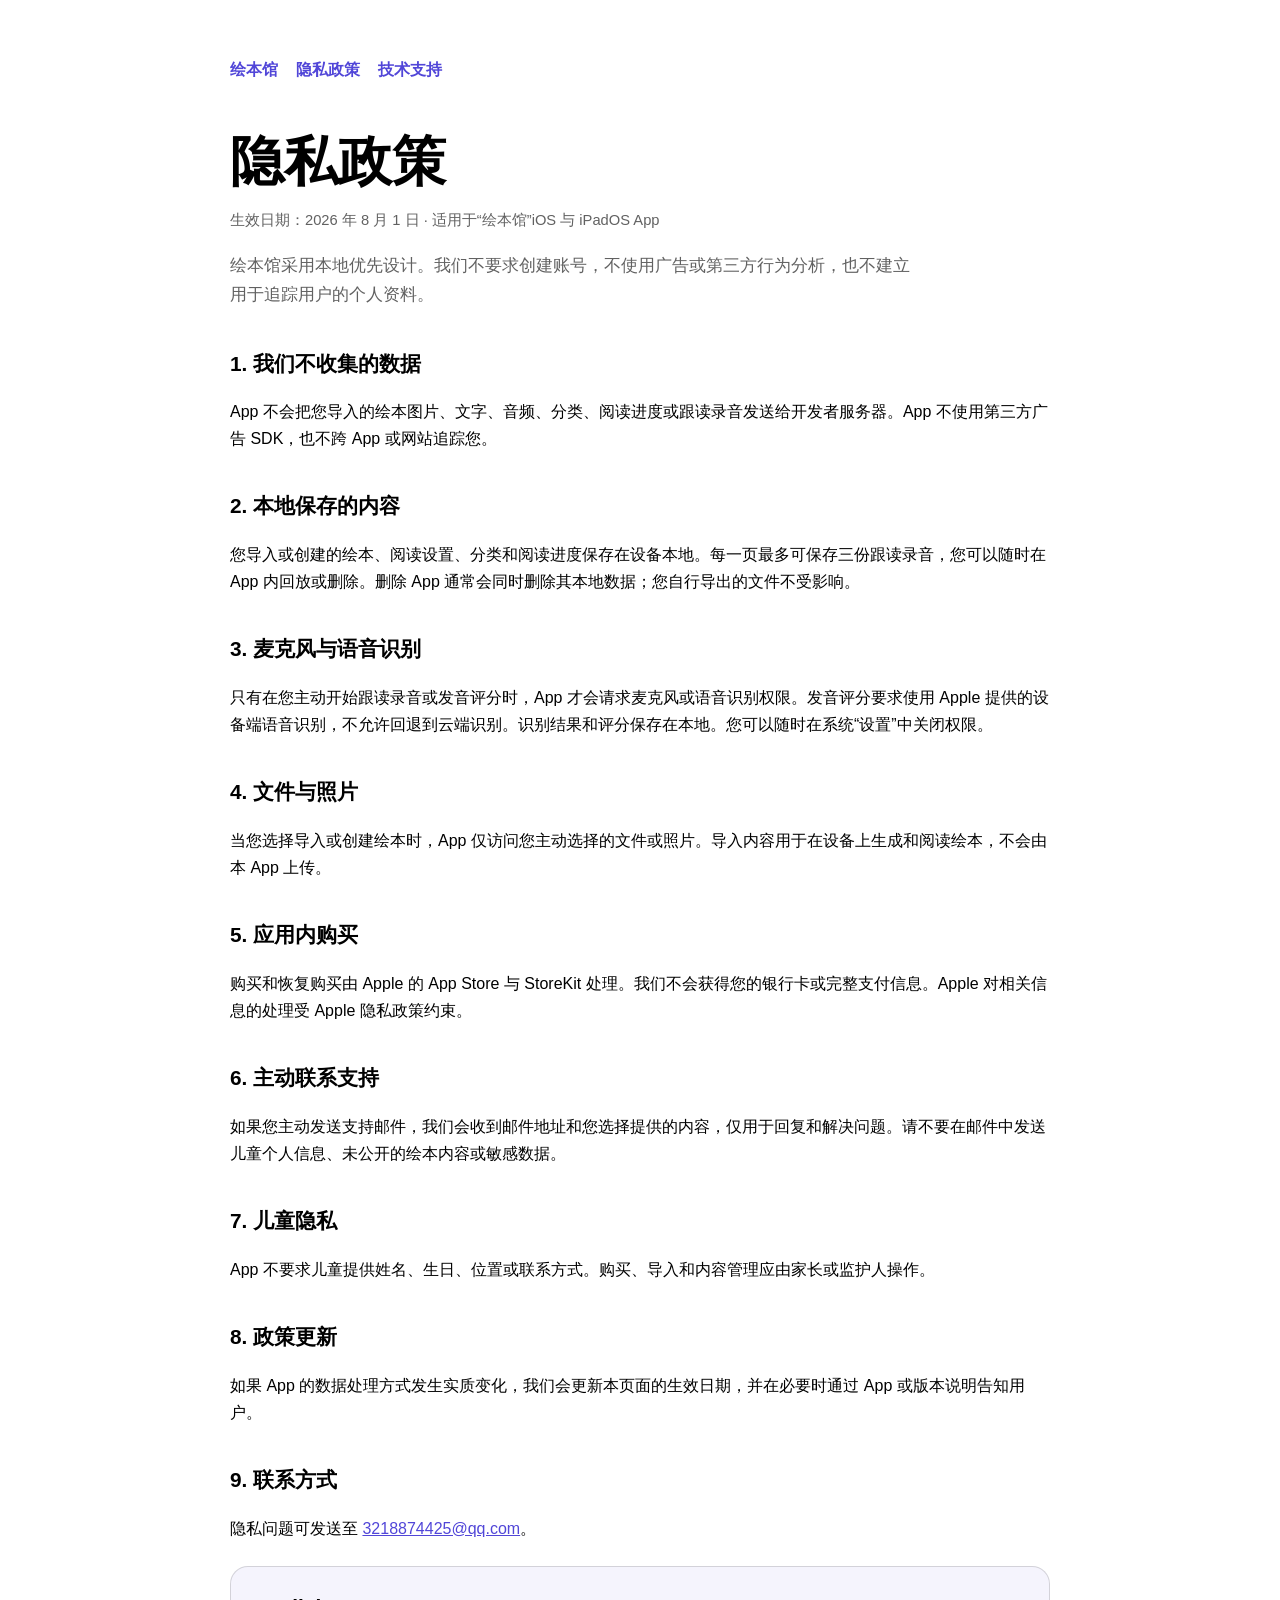
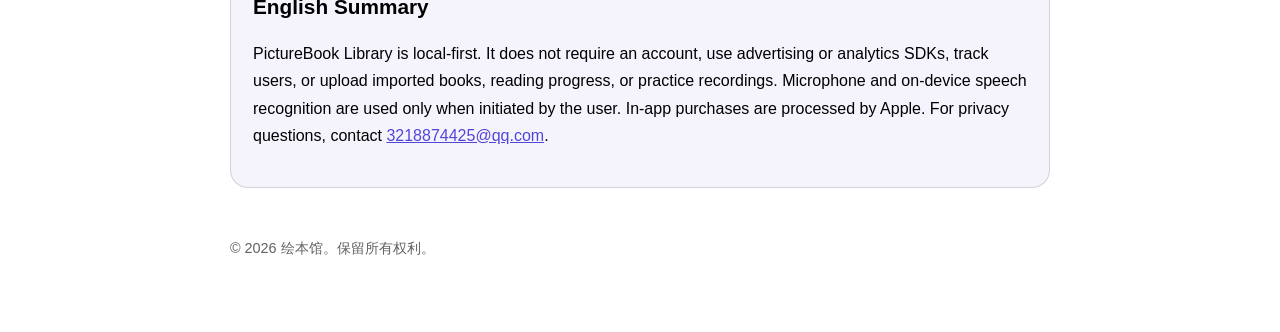
==== privacy/index.html @ e0114d32 "Publish PictureBook App support pages" ====
<!doctype html>
<html lang="zh-Hans">
<head>
  <meta charset="utf-8">
  <meta name="viewport" content="width=device-width, initial-scale=1">
  <meta name="description" content="绘本馆 App 隐私政策">
  <title>隐私政策 · 绘本馆</title>
  <link rel="stylesheet" href="../assets/style.css">
</head>
<body>
  <main>
    <nav aria-label="主要导航">
      <a href="../">绘本馆</a>
      <a href="./">隐私政策</a>
      <a href="../support/">技术支持</a>
    </nav>

    <h1>隐私政策</h1>
    <p class="meta">生效日期：2026 年 8 月 1 日 · 适用于“绘本馆”iOS 与 iPadOS App</p>
    <p class="lede">绘本馆采用本地优先设计。我们不要求创建账号，不使用广告或第三方行为分析，也不建立用于追踪用户的个人资料。</p>

    <h2>1. 我们不收集的数据</h2>
    <p>App 不会把您导入的绘本图片、文字、音频、分类、阅读进度或跟读录音发送给开发者服务器。App 不使用第三方广告 SDK，也不跨 App 或网站追踪您。</p>

    <h2>2. 本地保存的内容</h2>
    <p>您导入或创建的绘本、阅读设置、分类和阅读进度保存在设备本地。每一页最多可保存三份跟读录音，您可以随时在 App 内回放或删除。删除 App 通常会同时删除其本地数据；您自行导出的文件不受影响。</p>

    <h2>3. 麦克风与语音识别</h2>
    <p>只有在您主动开始跟读录音或发音评分时，App 才会请求麦克风或语音识别权限。发音评分要求使用 Apple 提供的设备端语音识别，不允许回退到云端识别。识别结果和评分保存在本地。您可以随时在系统“设置”中关闭权限。</p>

    <h2>4. 文件与照片</h2>
    <p>当您选择导入或创建绘本时，App 仅访问您主动选择的文件或照片。导入内容用于在设备上生成和阅读绘本，不会由本 App 上传。</p>

    <h2>5. 应用内购买</h2>
    <p>购买和恢复购买由 Apple 的 App Store 与 StoreKit 处理。我们不会获得您的银行卡或完整支付信息。Apple 对相关信息的处理受 Apple 隐私政策约束。</p>

    <h2>6. 主动联系支持</h2>
    <p>如果您主动发送支持邮件，我们会收到邮件地址和您选择提供的内容，仅用于回复和解决问题。请不要在邮件中发送儿童个人信息、未公开的绘本内容或敏感数据。</p>

    <h2>7. 儿童隐私</h2>
    <p>App 不要求儿童提供姓名、生日、位置或联系方式。购买、导入和内容管理应由家长或监护人操作。</p>

    <h2>8. 政策更新</h2>
    <p>如果 App 的数据处理方式发生实质变化，我们会更新本页面的生效日期，并在必要时通过 App 或版本说明告知用户。</p>

    <h2>9. 联系方式</h2>
    <p>隐私问题可发送至 <a href="mailto:3218874425@qq.com?subject=%E7%BB%98%E6%9C%AC%E9%A6%86%E9%9A%90%E7%A7%81%E9%97%AE%E9%A2%98">3218874425@qq.com</a>。</p>

    <section class="card" lang="en">
      <h2>English Summary</h2>
      <p>PictureBook Library is local-first. It does not require an account, use advertising or analytics SDKs, track users, or upload imported books, reading progress, or practice recordings. Microphone and on-device speech recognition are used only when initiated by the user. In-app purchases are processed by Apple. For privacy questions, contact <a href="mailto:3218874425@qq.com">3218874425@qq.com</a>.</p>
    </section>

    <footer>© 2026 绘本馆。保留所有权利。</footer>
  </main>
</body>
</html>
---- assets/style.css ----
:root {
  color-scheme: light dark;
  --accent: #5146d8;
  --surface: color-mix(in srgb, Canvas 94%, var(--accent) 6%);
  --border: color-mix(in srgb, CanvasText 14%, transparent);
  --muted: color-mix(in srgb, CanvasText 62%, transparent);
}

* { box-sizing: border-box; }

body {
  margin: 0;
  background: Canvas;
  color: CanvasText;
  font-family: -apple-system, BlinkMacSystemFont, "SF Pro Text", "PingFang SC", sans-serif;
  line-height: 1.7;
}

main {
  width: min(820px, calc(100% - 32px));
  margin: 0 auto;
  padding: 56px 0 72px;
}

nav {
  display: flex;
  gap: 18px;
  margin-bottom: 48px;
  font-weight: 650;
}

a { color: var(--accent); }
nav a { text-decoration: none; }

h1 {
  margin: 0 0 8px;
  font-size: clamp(2rem, 6vw, 3.4rem);
  line-height: 1.15;
}

h2 {
  margin-top: 36px;
  font-size: 1.3rem;
}

.lede {
  max-width: 680px;
  color: var(--muted);
  font-size: 1.08rem;
}

.card {
  margin-top: 24px;
  padding: 22px;
  border: 1px solid var(--border);
  border-radius: 18px;
  background: var(--surface);
}

.cards {
  display: grid;
  grid-template-columns: repeat(auto-fit, minmax(250px, 1fr));
  gap: 16px;
  margin-top: 28px;
}

.cards .card { margin: 0; }
.card h2 { margin: 0 0 8px; }
.meta { color: var(--muted); font-size: .92rem; }
li + li { margin-top: 7px; }
footer { margin-top: 48px; color: var(--muted); font-size: .9rem; }

.button {
  display: inline-block;
  margin-top: 10px;
  padding: 10px 15px;
  border-radius: 999px;
  background: var(--accent);
  color: white;
  text-decoration: none;
  font-weight: 650;
}

@media (prefers-color-scheme: dark) {
  :root { --accent: #a9a2ff; }
  .button { color: #15102f; }
}
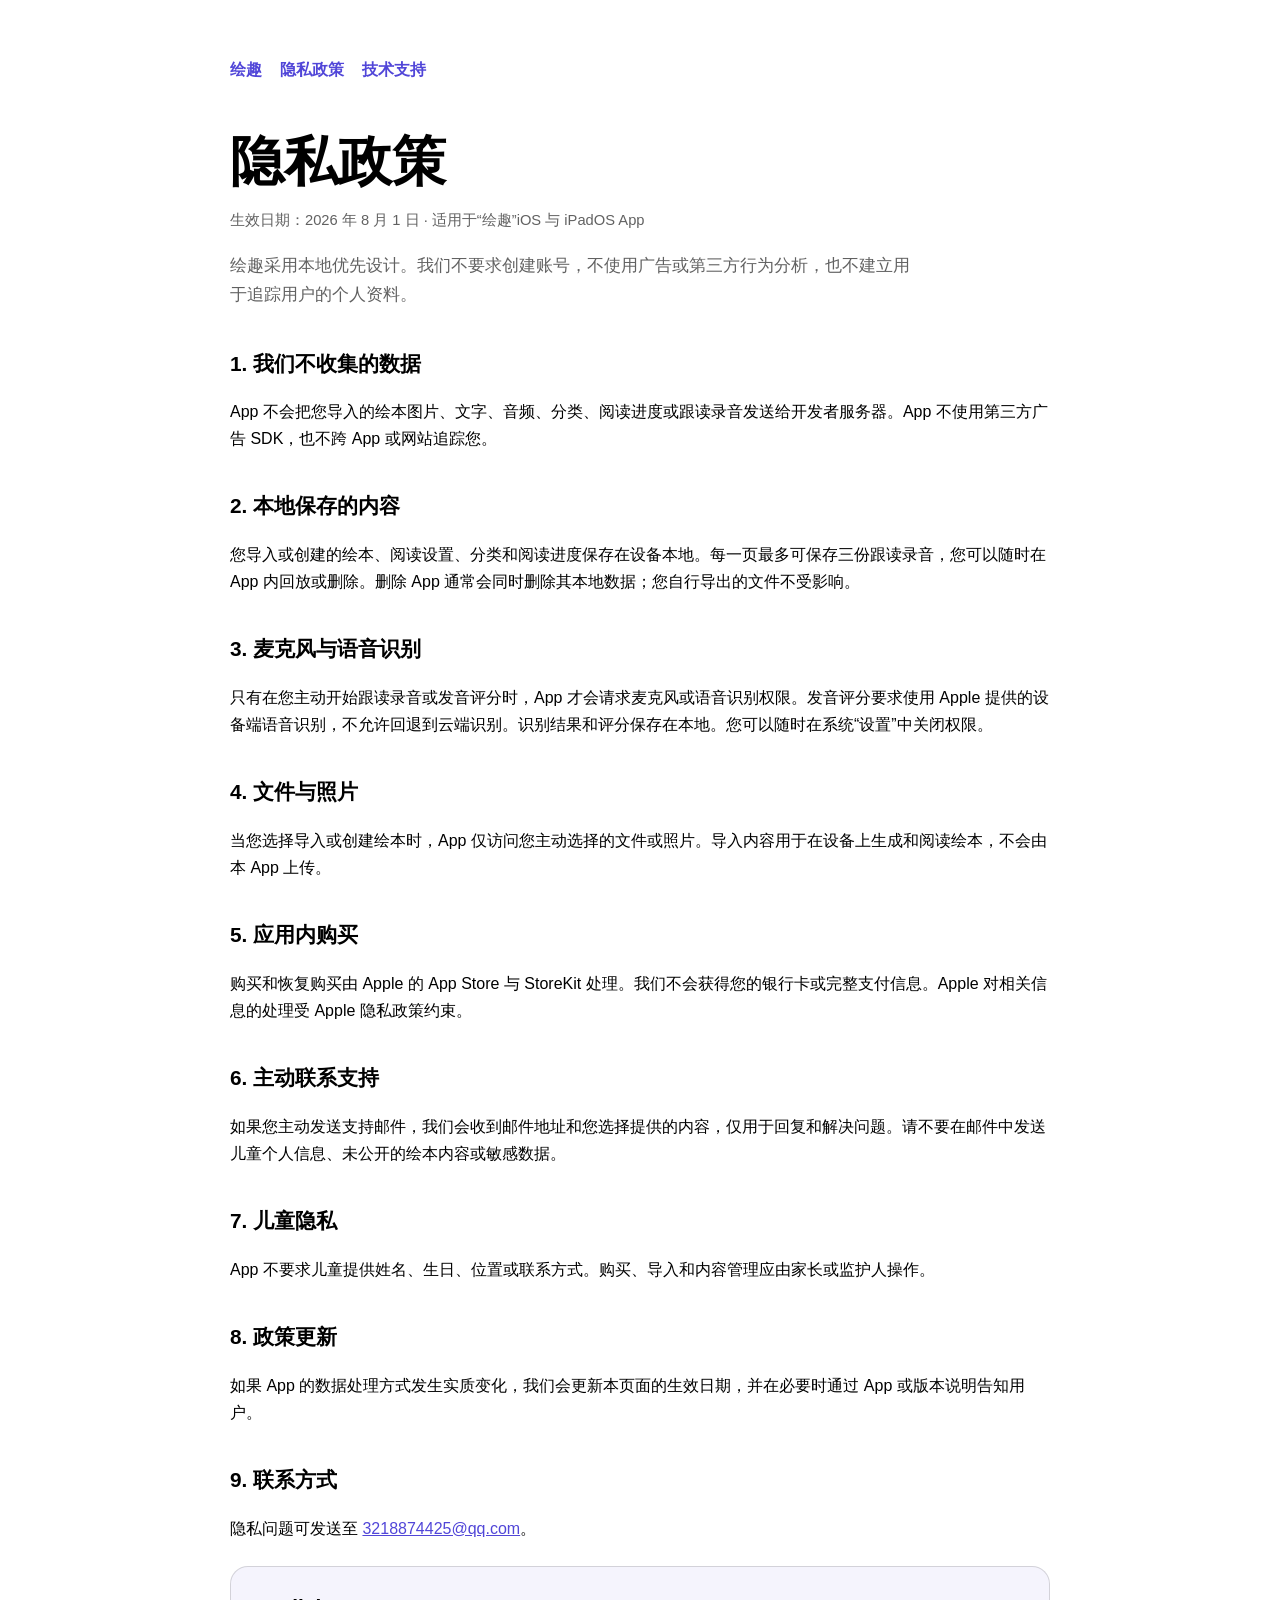
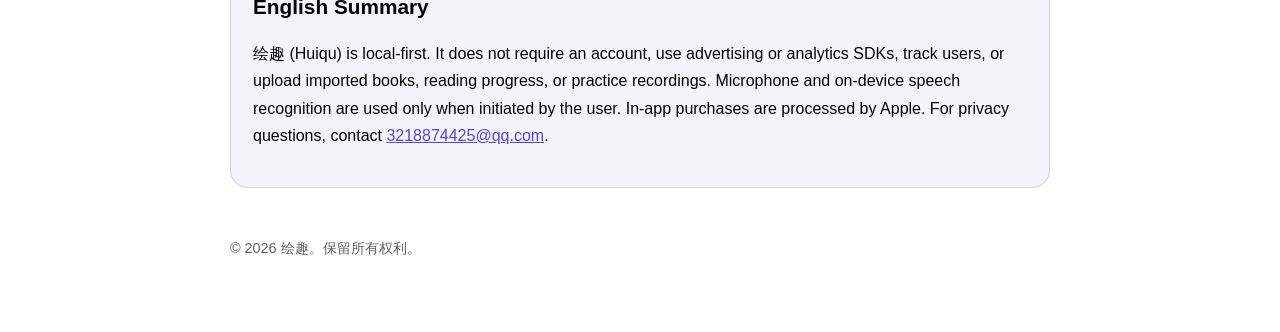
==== commit 91115446: "Update support and privacy pages to 绘趣" ====
--- a/privacy/index.html
+++ b/privacy/index.html
@@ -3,21 +3,21 @@
 <head>
   <meta charset="utf-8">
   <meta name="viewport" content="width=device-width, initial-scale=1">
-  <meta name="description" content="绘本馆 App 隐私政策">
-  <title>隐私政策 · 绘本馆</title>
+  <meta name="description" content="绘趣 App 隐私政策">
+  <title>隐私政策 · 绘趣</title>
   <link rel="stylesheet" href="../assets/style.css">
 </head>
 <body>
   <main>
     <nav aria-label="主要导航">
-      <a href="../">绘本馆</a>
+      <a href="../">绘趣</a>
       <a href="./">隐私政策</a>
       <a href="../support/">技术支持</a>
     </nav>
 
     <h1>隐私政策</h1>
-    <p class="meta">生效日期：2026 年 8 月 1 日 · 适用于“绘本馆”iOS 与 iPadOS App</p>
-    <p class="lede">绘本馆采用本地优先设计。我们不要求创建账号，不使用广告或第三方行为分析，也不建立用于追踪用户的个人资料。</p>
+    <p class="meta">生效日期：2026 年 8 月 1 日 · 适用于“绘趣”iOS 与 iPadOS App</p>
+    <p class="lede">绘趣采用本地优先设计。我们不要求创建账号，不使用广告或第三方行为分析，也不建立用于追踪用户的个人资料。</p>
 
     <h2>1. 我们不收集的数据</h2>
     <p>App 不会把您导入的绘本图片、文字、音频、分类、阅读进度或跟读录音发送给开发者服务器。App 不使用第三方广告 SDK，也不跨 App 或网站追踪您。</p>
@@ -44,14 +44,14 @@
     <p>如果 App 的数据处理方式发生实质变化，我们会更新本页面的生效日期，并在必要时通过 App 或版本说明告知用户。</p>
 
     <h2>9. 联系方式</h2>
-    <p>隐私问题可发送至 <a href="mailto:3218874425@qq.com?subject=%E7%BB%98%E6%9C%AC%E9%A6%86%E9%9A%90%E7%A7%81%E9%97%AE%E9%A2%98">3218874425@qq.com</a>。</p>
+    <p>隐私问题可发送至 <a href="mailto:3218874425@qq.com?subject=%E7%BB%98%E8%B6%A3%E9%9A%90%E7%A7%81%E9%97%AE%E9%A2%98">3218874425@qq.com</a>。</p>
 
     <section class="card" lang="en">
       <h2>English Summary</h2>
-      <p>PictureBook Library is local-first. It does not require an account, use advertising or analytics SDKs, track users, or upload imported books, reading progress, or practice recordings. Microphone and on-device speech recognition are used only when initiated by the user. In-app purchases are processed by Apple. For privacy questions, contact <a href="mailto:3218874425@qq.com">3218874425@qq.com</a>.</p>
+      <p>绘趣 (Huiqu) is local-first. It does not require an account, use advertising or analytics SDKs, track users, or upload imported books, reading progress, or practice recordings. Microphone and on-device speech recognition are used only when initiated by the user. In-app purchases are processed by Apple. For privacy questions, contact <a href="mailto:3218874425@qq.com">3218874425@qq.com</a>.</p>
     </section>
 
-    <footer>© 2026 绘本馆。保留所有权利。</footer>
+    <footer>© 2026 绘趣。保留所有权利。</footer>
   </main>
 </body>
 </html>
